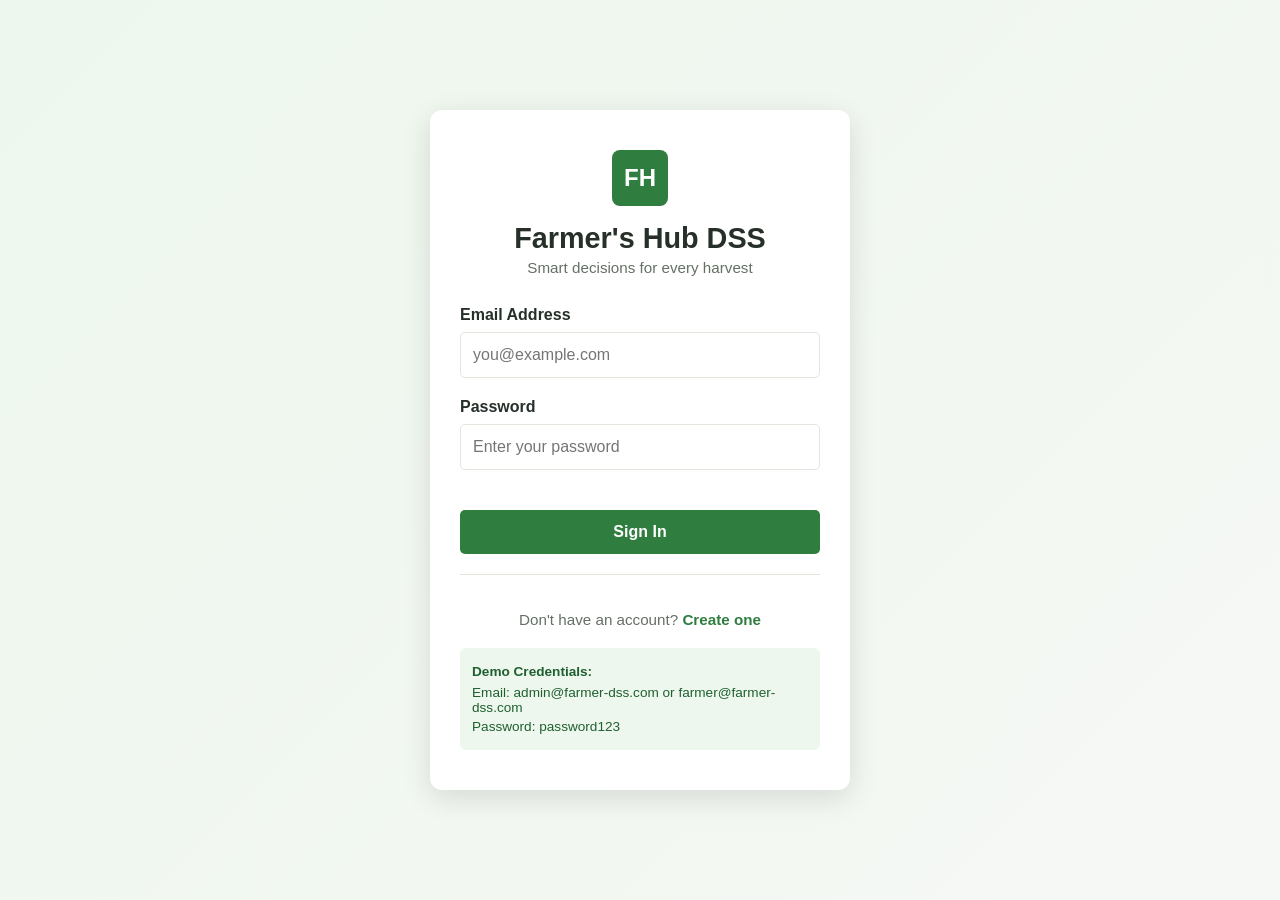
==== login.html @ 5072d81c "Add weather and crop management features with API integration - Implemented weather data handling an" ====
<!doctype html>
<html lang="en">
  <head>
    <meta charset="UTF-8" />
    <meta name="viewport" content="width=device-width, initial-scale=1.0" />
    <title>Login - Farmer's Hub DSS</title>
    <link rel="stylesheet" href="styles.css" />
  </head>
  <body>
    <div class="auth-container">
      <div class="auth-card">
        <div class="auth-header">
          <div class="brand-mark-auth">FH</div>
          <h1>Farmer's Hub DSS</h1>
          <p class="auth-subtitle">Smart decisions for every harvest</p>
        </div>

        <form id="login-form" class="auth-form">
          <div class="form-group">
            <label for="login-email">Email Address</label>
            <input
              id="login-email"
              type="email"
              name="email"
              placeholder="you@example.com"
              required
            />
          </div>

          <div class="form-group">
            <label for="login-password">Password</label>
            <input
              id="login-password"
              type="password"
              name="password"
              placeholder="Enter your password"
              required
            />
          </div>

          <button type="submit" class="primary-button">Sign In</button>

          <p class="auth-error" id="login-error"></p>
        </form>

        <div class="auth-footer">
          <p>
            Don't have an account?
            <a href="register.html">Create one</a>
          </p>
        </div>

        <div class="demo-info">
          <p><strong>Demo Credentials:</strong></p>
          <p>Email: admin@farmer-dss.com or farmer@farmer-dss.com</p>
          <p>Password: password123</p>
        </div>
      </div>
    </div>

    <script src="auth.js"></script>
  </body>
</html>
---- styles.css ----
:root {
  color-scheme: light;
  font-family: "Segoe UI", Tahoma, Geneva, Verdana, sans-serif;
  --bg: #ffffff;
  --page: #f6f8f5;
  --surface: #ffffff;
  --surface-soft: #f8faf7;
  --border: #e1e7dd;
  --text: #263029;
  --muted: #657064;
  --accent: #2f7d3f;
  --accent-dark: #1f5f30;
  --accent-soft: #edf7ed;
  --warning: #b7791f;
  --danger: #c2410c;
  --shadow: 0 2px 12px rgba(0, 0, 0, 0.06);
}

* {
  box-sizing: border-box;
}

html {
  scroll-behavior: smooth;
}

body {
  margin: 0;
  min-height: 100vh;
  background: var(--page);
  color: var(--text);
}

button,
input,
select {
  font: inherit;
}

button:disabled {
  cursor: wait;
  opacity: 0.7;
}

.app-shell {
  min-height: 100vh;
  background: var(--page);
}

.topbar {
  display: flex;
  align-items: center;
  justify-content: space-between;
  gap: 24px;
  padding: 12px 40px;
  background: var(--surface);
  border-bottom: 1px solid var(--border);
}

.brand {
  display: flex;
  align-items: center;
  gap: 12px;
  min-width: 240px;
  color: inherit;
  text-decoration: none;
}

.brand-mark {
  width: 44px;
  height: 44px;
  display: grid;
  place-items: center;
  border-radius: 6px;
  background: var(--accent);
  color: #ffffff;
  font-weight: 800;
}

.brand-label,
.brand-subtitle {
  display: block;
}

.brand-label {
  font-weight: 700;
  letter-spacing: 0.02em;
}

.brand-subtitle {
  margin-top: 2px;
  color: var(--muted);
  font-size: 0.88rem;
}

.topnav {
  display: flex;
  justify-content: center;
  gap: 2px;
  flex: 1;
}

.topnav a {
  padding: 12px 14px;
  border-bottom: 3px solid transparent;
  color: #555f57;
  text-decoration: none;
  font-weight: 500;
}

.topnav a:hover,
.topnav a.active {
  color: var(--accent);
  border-bottom-color: var(--accent);
}

.topbar-actions,
.profile,
.status-pill,
.weather-top,
.card-header,
.score-row,
.crop-card-top,
.profit-card-top {
  display: flex;
  align-items: center;
}

.topbar-actions {
  gap: 12px;
}

.icon-btn {
  position: relative;
  width: 40px;
  height: 40px;
  border: 1px solid #ead7b0;
  border-radius: 5px;
  background: #fff9ed;
  color: var(--warning);
  font-weight: 800;
  cursor: pointer;
}

.badge {
  position: absolute;
  top: -7px;
  right: -7px;
  min-width: 19px;
  height: 19px;
  padding: 0 5px;
  border-radius: 999px;
  display: grid;
  place-items: center;
  background: var(--danger);
  color: #ffffff;
  font-size: 0.7rem;
}

.profile {
  gap: 9px;
  padding: 6px 9px;
  border: 1px solid var(--border);
  border-radius: 6px;
  background: var(--surface);
}

.avatar {
  width: 34px;
  height: 34px;
  display: grid;
  place-items: center;
  border-radius: 50%;
  background: var(--accent-soft);
  color: var(--accent-dark);
  font-weight: 700;
}

.profile-meta p,
.profile-meta span {
  margin: 0;
}

.profile-meta p {
  font-weight: 700;
}

.profile-meta span {
  color: var(--muted);
  font-size: 0.82rem;
}

.pages {
  width: min(1200px, calc(100% - 40px));
  margin: 30px auto 60px;
}

.page {
  display: none;
}

.page.active {
  display: block;
}

.page-header,
.section-title {
  display: flex;
  align-items: flex-end;
  justify-content: space-between;
  gap: 20px;
  margin-bottom: 20px;
}

.page-header h1,
.section-title h1 {
  margin: 0;
  font-size: clamp(1.9rem, 4vw, 2.7rem);
  line-height: 1.15;
  font-weight: 650;
}

.eyebrow,
.label {
  margin: 0 0 6px;
  color: var(--accent);
  font-size: 0.82rem;
  font-weight: 700;
  letter-spacing: 0.04em;
  text-transform: uppercase;
}

.date-text,
.card-header span,
.metric-card span,
.weather-copy,
#daily-advice-text,
.crop-card p,
.profit-card p {
  color: var(--muted);
}

.status-pill {
  gap: 8px;
  padding: 9px 13px;
  border-radius: 999px;
  background: var(--accent-soft);
  color: var(--accent-dark);
  font-weight: 700;
}

.status-dot {
  width: 9px;
  height: 9px;
  border-radius: 50%;
  background: var(--accent);
}

.dashboard-grid,
.grid-two,
.calculator-top,
.quick-row,
.form-grid,
.match-cards,
.profit-list {
  display: grid;
  gap: 20px;
}

.dashboard-grid,
.grid-two {
  grid-template-columns: 2fr 1.2fr;
}

.quick-row {
  grid-template-columns: repeat(3, minmax(0, 1fr));
  margin-top: 20px;
}

.calculator-top,
.form-grid {
  grid-template-columns: repeat(2, minmax(0, 1fr));
}

.calculator-top {
  margin-bottom: 20px;
}

.panel,
.metric-card {
  background: var(--surface);
  border: 1px solid var(--border);
  border-radius: 8px;
  box-shadow: var(--shadow);
}

.panel {
  padding: 25px;
}

.metric-card {
  padding: 22px;
}

.metric-card strong {
  display: block;
  margin: 8px 0 6px;
  font-size: 1.35rem;
}

.weather-top {
  justify-content: space-between;
  gap: 24px;
}

.weather-card h2 {
  margin: 8px 0;
  font-size: clamp(3rem, 8vw, 4.8rem);
  line-height: 1;
  font-weight: 700;
}

.weather-copy,
#daily-advice-text {
  line-height: 1.6;
}

.weather-icon {
  position: relative;
  flex: 0 0 100px;
  height: 88px;
}

.sun {
  position: absolute;
  top: 8px;
  left: 10px;
  width: 46px;
  height: 46px;
  border-radius: 50%;
  background: #facc15;
}

.cloud {
  position: absolute;
  right: 4px;
  bottom: 12px;
  width: 74px;
  height: 38px;
  border-radius: 999px;
  background: #dbeafe;
  box-shadow: -18px -10px 0 1px #e0f2fe;
}

.advice-strip {
  margin-top: 18px;
  padding: 13px 15px;
  border-left: 4px solid var(--warning);
  border-radius: 5px;
  background: #fff9ed;
}

.advice-strip strong,
.advice-strip span {
  display: block;
}

.advice-strip span {
  margin-top: 4px;
  color: #73531f;
}

.card-header {
  justify-content: space-between;
  gap: 12px;
  margin-bottom: 18px;
  border-bottom: 1px solid #eef2ea;
  padding-bottom: 10px;
}

.decision-card h2 {
  margin: 0 0 12px;
  font-size: clamp(1.35rem, 3vw, 2rem);
  font-weight: 650;
}

.score-row {
  justify-content: space-between;
  gap: 12px;
  margin-top: 22px;
  padding-top: 15px;
  border-top: 1px solid var(--border);
  color: var(--muted);
}

.score-row strong {
  color: var(--accent-dark);
  font-size: 1.55rem;
}

.advisory-layout {
  grid-template-columns: 1fr 1.2fr;
  align-items: start;
}

.form-group,
.input-field {
  display: grid;
  gap: 8px;
}

label {
  color: var(--text);
  font-weight: 600;
}

select,
input {
  width: 100%;
  min-height: 46px;
  padding: 0 12px;
  border: 1px solid var(--border);
  border-radius: 5px;
  background: var(--surface);
  color: var(--text);
  outline: none;
}

select:focus,
input:focus {
  border-color: var(--accent);
  box-shadow: 0 0 0 3px rgba(47, 125, 63, 0.12);
}

.primary-button,
.outline-button {
  border: 0;
  border-radius: 5px;
  cursor: pointer;
  font-weight: 700;
}

.primary-button {
  width: 100%;
  margin-top: 20px;
  padding: 13px 16px;
  background: var(--accent);
  color: #ffffff;
}

.primary-button:hover {
  background: var(--accent-dark);
}

.outline-button {
  padding: 9px 12px;
  background: var(--surface);
  color: var(--accent);
  border: 1px solid var(--border);
}

.crop-card,
.profit-card {
  padding: 16px;
  border: 1px solid var(--border);
  border-radius: 6px;
  background: var(--surface);
}

.crop-card {
  cursor: pointer;
}

.crop-card:hover,
.profit-card:hover {
  border-color: var(--accent);
}

.crop-card-top,
.profit-card-top {
  justify-content: space-between;
  gap: 12px;
}

.crop-card h3,
.profit-card h3 {
  margin: 0;
  font-size: 1.15rem;
}

.crop-card p,
.profit-card p {
  margin: 8px 0 0;
  line-height: 1.5;
}

.score-badge {
  flex: 0 0 auto;
  padding: 6px 9px;
  border-radius: 999px;
  background: var(--accent-soft);
  color: var(--accent-dark);
  font-weight: 700;
}

.crop-tags {
  display: flex;
  flex-wrap: wrap;
  gap: 7px;
  margin: 13px 0;
}

.crop-tags span {
  padding: 5px 8px;
  border-radius: 999px;
  background: var(--surface-soft);
  color: var(--muted);
  font-size: 0.8rem;
  font-weight: 600;
}

.explanation-panel {
  margin-top: 20px;
}

.reason-list {
  margin: 0;
  padding-left: 20px;
  color: var(--muted);
  line-height: 1.75;
}

.results-grid {
  display: grid;
  grid-template-columns: minmax(0, 2fr) minmax(260px, 1fr);
  gap: 20px;
}

.table-wrap {
  overflow-x: auto;
}

table {
  width: 100%;
  min-width: 560px;
  border-collapse: collapse;
}

th,
td {
  padding: 13px 12px;
  text-align: left;
  border-bottom: 1px solid var(--border);
}

th {
  color: var(--muted);
  font-size: 0.82rem;
  text-transform: uppercase;
  letter-spacing: 0.04em;
}

td {
  font-weight: 600;
}

.side-callout {
  min-height: 160px;
  padding: 20px;
  border-left: 4px solid var(--accent);
  border-radius: 5px;
  background: var(--accent-soft);
  color: var(--accent-dark);
}

.side-callout p {
  margin: 10px 0 0;
  line-height: 1.55;
}

.trend {
  display: inline-grid;
  place-items: center;
  min-width: 45px;
  height: 30px;
  border-radius: 999px;
  font-weight: 700;
}

.trend.up {
  background: var(--accent-soft);
  color: var(--accent-dark);
}

.trend.down {
  background: #fee2e2;
  color: #b91c1c;
}

.toast {
  position: fixed;
  left: 50%;
  bottom: 22px;
  z-index: 20;
  width: min(460px, calc(100% - 32px));
  padding: 13px 16px;
  border-radius: 6px;
  background: #1f2b22;
  color: #ffffff;
  text-align: center;
  transform: translateX(-50%) translateY(18px);
  opacity: 0;
  pointer-events: none;
  transition: 0.22s ease;
}

.toast.show {
  opacity: 1;
  transform: translateX(-50%) translateY(0);
}

.toast strong {
  color: #9fe6ad;
}

.modal-overlay {
  position: fixed;
  inset: 0;
  z-index: 30;
  display: grid;
  place-items: center;
  padding: 18px;
  background: rgba(0, 0, 0, 0.55);
  opacity: 0;
  visibility: hidden;
  transition: 0.2s ease;
}

.modal-overlay.show {
  opacity: 1;
  visibility: visible;
}

.modal-card {
  position: relative;
  width: min(680px, 100%);
  max-height: 90vh;
  overflow-y: auto;
  padding: 25px;
  border-radius: 8px;
  background: var(--surface);
  box-shadow: 0 8px 30px rgba(0, 0, 0, 0.18);
}

.modal-close {
  position: absolute;
  top: 14px;
  right: 14px;
  width: 36px;
  height: 36px;
  border: 1px solid var(--border);
  border-radius: 5px;
  background: var(--surface);
  cursor: pointer;
}

.modal-header {
  display: flex;
  align-items: center;
  gap: 14px;
  padding-right: 44px;
}

.modal-crop-icon {
  width: 48px;
  height: 48px;
  border-radius: 6px;
  background: var(--accent);
}

.modal-header h2 {
  margin: 0;
}

.modal-body {
  margin-top: 18px;
  color: var(--muted);
  line-height: 1.7;
}

.modal-footer {
  display: flex;
  justify-content: flex-end;
  margin-top: 20px;
}

.auth-container {
  min-height: 100vh;
  display: grid;
  place-items: center;
  padding: 20px;
  background: linear-gradient(135deg, var(--accent-soft) 0%, var(--page) 100%);
}

.auth-card {
  width: 100%;
  max-width: 420px;
  padding: 40px 30px;
  border-radius: 12px;
  background: var(--surface);
  box-shadow: 0 8px 30px rgba(0, 0, 0, 0.12);
}

.auth-header {
  text-align: center;
  margin-bottom: 30px;
}

.brand-mark-auth {
  width: 56px;
  height: 56px;
  display: grid;
  place-items: center;
  border-radius: 8px;
  background: var(--accent);
  color: #ffffff;
  font-weight: 800;
  font-size: 1.5rem;
  margin: 0 auto 16px;
}

.auth-header h1 {
  margin: 0 0 4px;
  font-size: 1.8rem;
  color: var(--text);
}

.auth-subtitle {
  margin: 0;
  color: var(--muted);
  font-size: 0.95rem;
}

.auth-form {
  display: grid;
  gap: 20px;
  margin-bottom: 20px;
}

.auth-error {
  color: var(--danger);
  font-size: 0.9rem;
  margin: 0;
  padding: 10px 12px;
  border-radius: 4px;
  background: #fee2e2;
  display: none;
}

.auth-footer {
  text-align: center;
  padding-top: 20px;
  border-top: 1px solid var(--border);
  color: var(--muted);
  font-size: 0.95rem;
}

.auth-footer a {
  color: var(--accent);
  text-decoration: none;
  font-weight: 600;
}

.auth-footer a:hover {
  text-decoration: underline;
}

.demo-info {
  margin-top: 20px;
  padding: 12px;
  border-radius: 6px;
  background: var(--accent-soft);
  font-size: 0.85rem;
  color: var(--accent-dark);
}

.demo-info p {
  margin: 4px 0;
}

.demo-info strong {
  display: block;
  margin-bottom: 6px;
}

@media (max-width: 1080px) {
  .topbar {
    align-items: stretch;
    flex-direction: column;
    padding: 14px 20px;
  }

  .brand {
    min-width: 0;
  }

  .topnav {
    justify-content: flex-start;
    overflow-x: auto;
  }

  .topbar-actions {
    justify-content: space-between;
  }

  .dashboard-grid,
  .grid-two,
  .quick-row,
  .calculator-top,
  .results-grid,
  .advisory-layout {
    grid-template-columns: 1fr;
  }
}

@media (max-width: 680px) {
  .pages {
    width: min(100% - 24px, 1200px);
    margin-top: 22px;
  }

  .page-header,
  .section-title,
  .card-header,
  .weather-top {
    align-items: flex-start;
    flex-direction: column;
  }

  .form-grid {
    grid-template-columns: 1fr;
  }

  .profile-meta,
  .weather-icon {
    display: none;
  }

  .panel,
  .metric-card,
  .modal-card {
    padding: 18px;
  }
}
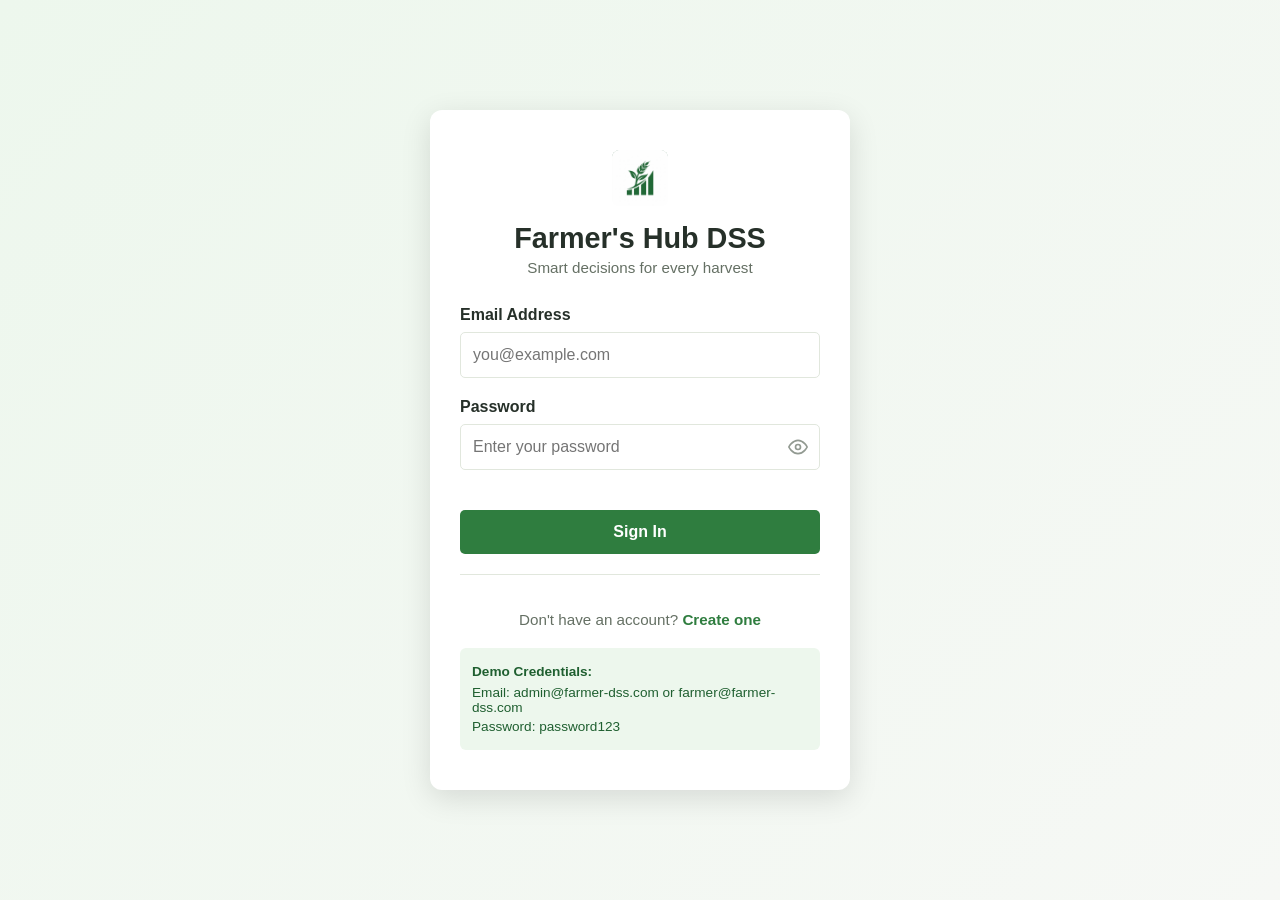
==== commit faa4764f: "Merge pull request #1 from caelb-weirdo/Final feat: implement admin market management panel and add " ====
--- a/login.html
+++ b/login.html
@@ -4,13 +4,15 @@
     <meta charset="UTF-8" />
     <meta name="viewport" content="width=device-width, initial-scale=1.0" />
     <title>Login - Farmer's Hub DSS</title>
+    <link rel="icon" type="image/png" href="logo.png" />
+    <link rel="apple-touch-icon" href="logo.png" />
     <link rel="stylesheet" href="styles.css" />
   </head>
   <body>
     <div class="auth-container">
       <div class="auth-card">
         <div class="auth-header">
-          <div class="brand-mark-auth">FH</div>
+          <img src="logo.png" alt="Farmer's Hub DSS Logo" class="brand-mark-auth brand-logo-auth" />
           <h1>Farmer's Hub DSS</h1>
           <p class="auth-subtitle">Smart decisions for every harvest</p>
         </div>
@@ -29,13 +31,19 @@
 
           <div class="form-group">
             <label for="login-password">Password</label>
-            <input
-              id="login-password"
-              type="password"
-              name="password"
-              placeholder="Enter your password"
-              required
-            />
+            <div class="password-input-wrap">
+              <input
+                id="login-password"
+                type="password"
+                name="password"
+                placeholder="Enter your password"
+                required
+              />
+              <button type="button" class="password-toggle" aria-label="Show password">
+                <svg class="icon-eye" xmlns="http://www.w3.org/2000/svg" width="20" height="20" viewBox="0 0 24 24" fill="none" stroke="currentColor" stroke-width="2" stroke-linecap="round" stroke-linejoin="round"><path d="M1 12s4-8 11-8 11 8 11 8-4 8-11 8-11-8-11-8z"></path><circle cx="12" cy="12" r="3"></circle></svg>
+                <svg class="icon-eye-off" xmlns="http://www.w3.org/2000/svg" width="20" height="20" viewBox="0 0 24 24" fill="none" stroke="currentColor" stroke-width="2" stroke-linecap="round" stroke-linejoin="round" style="display:none;"><path d="M17.94 17.94A10.07 10.07 0 0 1 12 20c-7 0-11-8-11-8a18.45 18.45 0 0 1 5.06-5.94M9.9 4.24A9.12 9.12 0 0 1 12 4c7 0 11 8 11 8a18.5 18.5 0 0 1-2.16 3.19m-6.72-1.07a3 3 0 1 1-4.24-4.24"></path><line x1="1" y1="1" x2="23" y2="23"></line></svg>
+              </button>
+            </div>
           </div>
 
           <button type="submit" class="primary-button">Sign In</button>
--- a/styles.css
+++ b/styles.css
@@ -852,3 +852,145 @@
     padding: 18px;
   }
 }
+
+/* ── Logo image styles ─────────────────────────────── */
+img.brand-logo {
+  width: 44px;
+  height: 44px;
+  border-radius: 6px;
+  object-fit: cover;
+  display: block;
+}
+
+img.brand-logo-auth {
+  width: 56px;
+  height: 56px;
+  border-radius: 8px;
+  object-fit: cover;
+  display: block;
+  margin: 0 auto 16px;
+}
+
+/* ── Alert modal ───────────────────────────────────── */
+.alert-modal-card {
+  border-top: 4px solid var(--warning);
+}
+
+.alert-icon {
+  display: grid;
+  place-items: center;
+  font-size: 1.6rem;
+  background: #fff9ed;
+  color: var(--warning);
+  border: 1px solid #ead7b0;
+}
+
+.alert-list {
+  list-style: none;
+  margin: 0;
+  padding: 0;
+  display: grid;
+  gap: 12px;
+}
+
+.alert-list li {
+  display: flex;
+  gap: 12px;
+  align-items: flex-start;
+  padding: 14px 16px;
+  border-radius: 6px;
+  background: #fff9ed;
+  border-left: 4px solid var(--warning);
+}
+
+.alert-list li.alert-critical {
+  background: #fee2e2;
+  border-left-color: var(--danger);
+}
+
+.alert-list li .alert-badge {
+  flex: 0 0 auto;
+  padding: 3px 8px;
+  border-radius: 999px;
+  font-size: 0.72rem;
+  font-weight: 700;
+  text-transform: uppercase;
+  background: var(--warning);
+  color: #fff;
+}
+
+.alert-list li.alert-critical .alert-badge {
+  background: var(--danger);
+}
+
+.alert-list li .alert-text {
+  flex: 1;
+}
+
+.alert-list li .alert-text strong {
+  display: block;
+  margin-bottom: 3px;
+  color: var(--text);
+}
+
+.alert-list li .alert-text span {
+  font-size: 0.88rem;
+  color: var(--muted);
+}
+
+/* ── Weather loading state ─────────────────────────── */
+.weather-loading {
+  opacity: 0.55;
+  font-style: italic;
+}
+
+/* ── Admin Panel ───────────────────────────────────── */
+.admin-input-small {
+  width: 100%;
+  max-width: 140px;
+  min-height: 36px;
+  padding: 0 8px;
+  border: 1px solid var(--border);
+  border-radius: 4px;
+  background: var(--surface);
+  color: var(--text);
+  outline: none;
+  font-size: 0.9rem;
+}
+
+.admin-input-small:focus {
+  border-color: var(--warning);
+  box-shadow: 0 0 0 3px rgba(183, 121, 31, 0.12);
+}
+
+/* ── Password Toggle ───────────────────────────────── */
+.password-input-wrap {
+  position: relative;
+  display: flex;
+  align-items: center;
+}
+
+.password-input-wrap input {
+  padding-right: 40px; /* Make room for the eye icon */
+}
+
+.password-toggle {
+  position: absolute;
+  right: 12px;
+  background: none;
+  border: none;
+  cursor: pointer;
+  padding: 0;
+  display: flex;
+  align-items: center;
+  justify-content: center;
+  color: var(--muted);
+  font-size: 1.1rem;
+  opacity: 0.7;
+  transition: opacity 0.2s;
+}
+
+.password-toggle:hover {
+  opacity: 1;
+}
+
